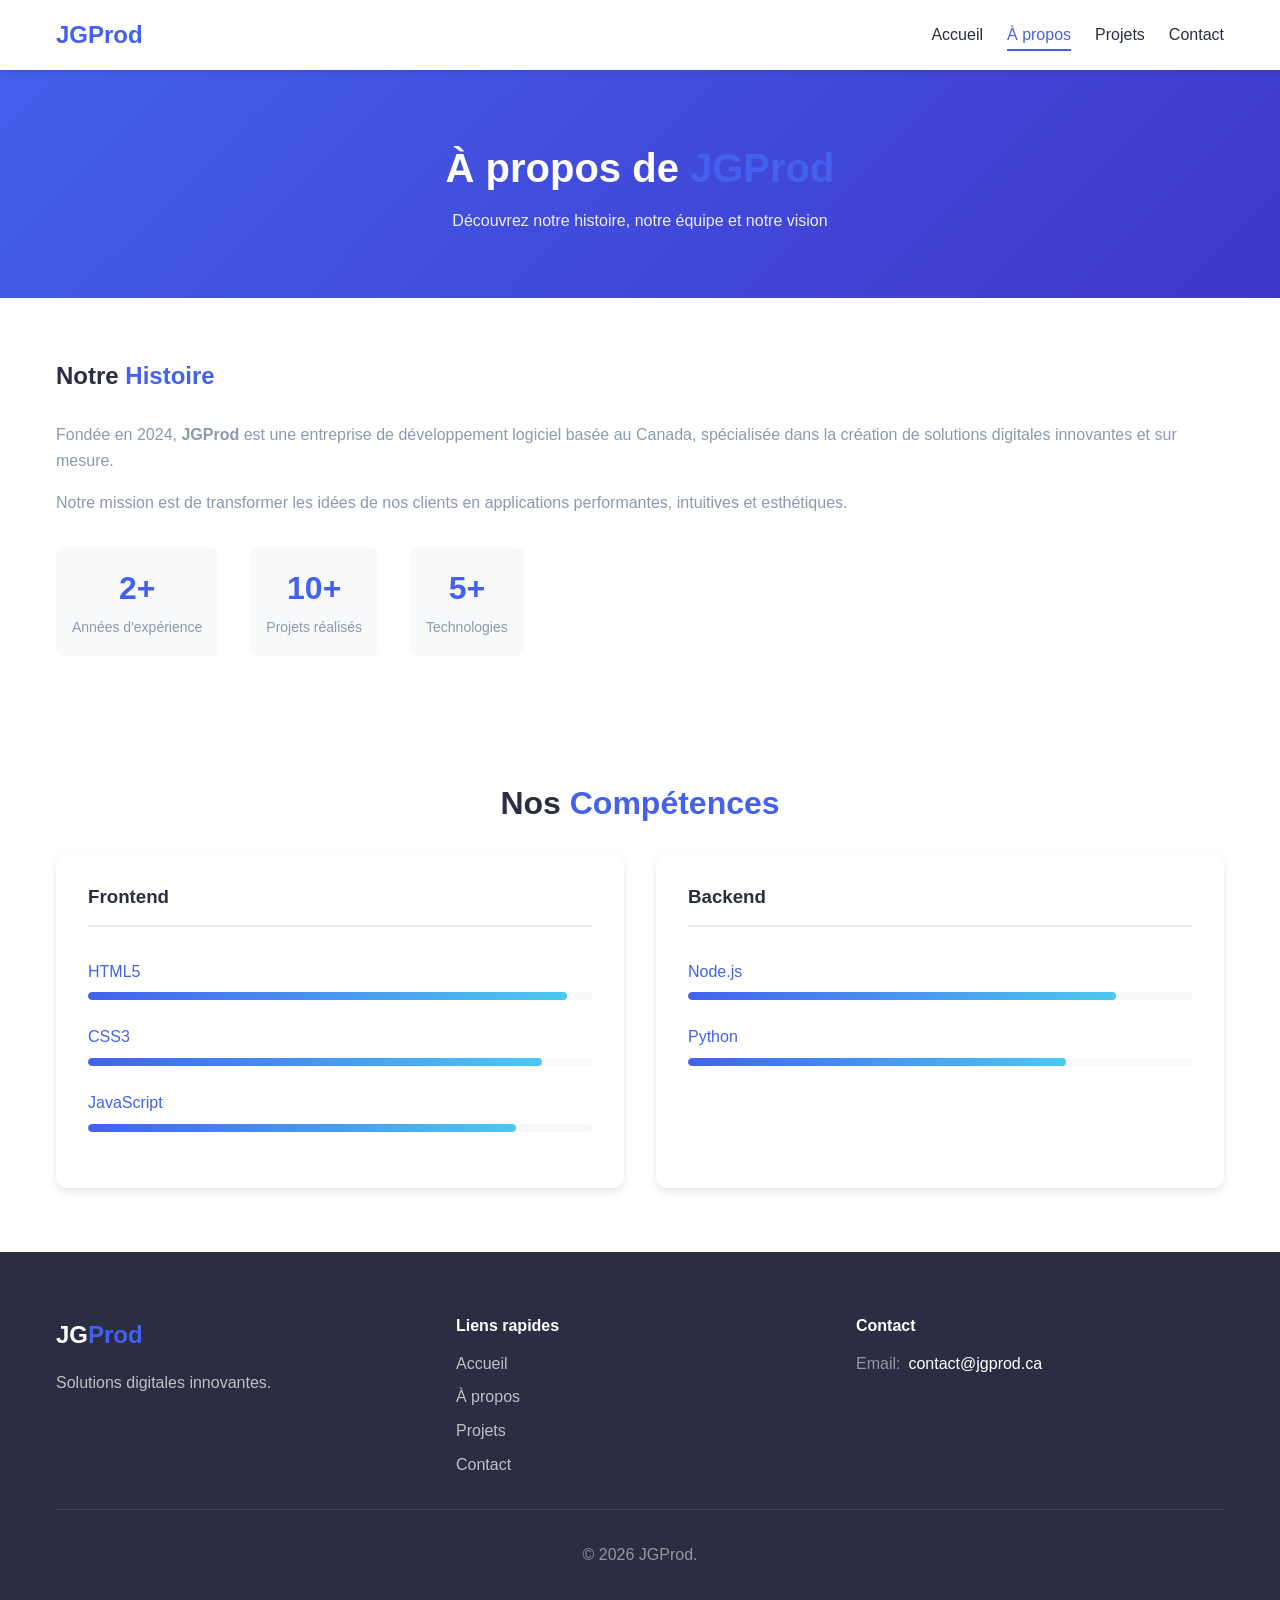
==== about.html @ e8ddaac0 "Site vitrine JGProd complet - HTML/CSS/JS + structure" ====
<!DOCTYPE html>
<html lang="fr">
<head>
    <meta charset="UTF-8">
    <meta name="viewport" content="width=device-width, initial-scale=1.0">
    <meta name="description" content="En savoir plus sur JGProd - Notre histoire, notre équipe et notre vision.">
    <title>À propos | JGProd</title>
    <link rel="stylesheet" href="assets/css/style.css">
    <link rel="icon" type="image/png" href="assets/images/favicon.png">
</head>
<body>
    <header class="header">
        <div class="container">
            <a href="index.html" class="logo"><span class="logo-text">JG<span>Prod</span></span></a>
            <nav class="nav">
                <ul class="nav-list">
                    <li><a href="index.html" class="nav-link">Accueil</a></li>
                    <li><a href="about.html" class="nav-link active">À propos</a></li>
                    <li><a href="projects.html" class="nav-link">Projets</a></li>
                    <li><a href="contact.html" class="nav-link">Contact</a></li>
                </ul>
                <button class="mobile-menu-btn" aria-label="Menu">
                    <span></span><span></span><span></span>
                </button>
            </nav>
        </div>
    </header>

    <section class="page-header">
        <div class="container">
            <h1>À propos de <span>JGProd</span></h1>
            <p>Découvrez notre histoire, notre équipe et notre vision</p>
        </div>
    </section>

    <section class="about">
        <div class="container">
            <div class="about-grid">
                <div class="about-content">
                    <h2>Notre <span>Histoire</span></h2>
                    <p>Fondée en 2024, <strong>JGProd</strong> est une entreprise de développement logiciel basée au Canada, spécialisée dans la création de solutions digitales innovantes et sur mesure.</p>
                    <p>Notre mission est de transformer les idées de nos clients en applications performantes, intuitives et esthétiques.</p>
                    <div class="about-stats">
                        <div class="stat-item">
                            <span class="stat-number">2+</span>
                            <span class="stat-label">Années d'expérience</span>
                        </div>
                        <div class="stat-item">
                            <span class="stat-number">10+</span>
                            <span class="stat-label">Projets réalisés</span>
                        </div>
                        <div class="stat-item">
                            <span class="stat-number">5+</span>
                            <span class="stat-label">Technologies</span>
                        </div>
                    </div>
                </div>
            </div>
        </div>
    </section>

    <section class="skills">
        <div class="container">
            <h2 class="section-title">Nos <span>Compétences</span></h2>
            <div class="skills-grid">
                <div class="skill-category">
                    <h3>Frontend</h3>
                    <div class="skill-items">
                        <div class="skill-item">
                            <span>HTML5</span>
                            <div class="skill-bar"><div class="skill-progress" style="width: 95%"></div></div>
                        </div>
                        <div class="skill-item">
                            <span>CSS3</span>
                            <div class="skill-bar"><div class="skill-progress" style="width: 90%"></div></div>
                        </div>
                        <div class="skill-item">
                            <span>JavaScript</span>
                            <div class="skill-bar"><div class="skill-progress" style="width: 85%"></div></div>
                        </div>
                    </div>
                </div>
                <div class="skill-category">
                    <h3>Backend</h3>
                    <div class="skill-items">
                        <div class="skill-item">
                            <span>Node.js</span>
                            <div class="skill-bar"><div class="skill-progress" style="width: 85%"></div></div>
                        </div>
                        <div class="skill-item">
                            <span>Python</span>
                            <div class="skill-bar"><div class="skill-progress" style="width: 75%"></div></div>
                        </div>
                    </div>
                </div>
            </div>
        </div>
    </section>

    <footer class="footer">
        <div class="container">
            <div class="footer-grid">
                <div class="footer-about">
                    <a href="index.html" class="logo"><span class="logo-text">JG<span>Prod</span></span></a>
                    <p>Solutions digitales innovantes.</p>
                </div>
                <div class="footer-links">
                    <h4>Liens rapides</h4>
                    <ul>
                        <li><a href="index.html">Accueil</a></li>
                        <li><a href="about.html">À propos</a></li>
                        <li><a href="projects.html">Projets</a></li>
                        <li><a href="contact.html">Contact</a></li>
                    </ul>
                </div>
                <div class="footer-contact">
                    <h4>Contact</h4>
                    <ul>
                        <li><span>Email:</span> contact@jgprod.ca</li>
                    </ul>
                </div>
            </div>
            <div class="footer-bottom">
                <p>&copy; 2026 JGProd.</p>
            </div>
        </div>
    </footer>

    <a href="#" class="back-to-top" aria-label="Retour en haut">
        <svg xmlns="http://www.w3.org/2000/svg" width="24" height="24" viewBox="0 0 24 24" fill="none" stroke="currentColor" stroke-width="2"><path d="M18 15l-6-6-6 6"/></svg>
    </a>
    <script src="assets/js/main.js"></script>
</body>
</html>
---- assets/css/style.css ----
/* ============================================
   JGProd Portfolio - Styles Principaux
   ============================================ */

:root {
    --primary-color: #4361ee;
    --primary-dark: #3a56d4;
    --secondary-color: #3f37c9;
    --accent-color: #4cc9f0;
    --text-color: #2b2d42;
    --text-light: #8d99ae;
    --bg-color: #ffffff;
    --bg-dark: #f8f9fa;
    --card-bg: #ffffff;
    --border-color: #e9ecef;
    --shadow: rgba(0, 0, 0, 0.1);
    --font-primary: "Poppins", sans-serif;
}

* { margin: 0; padding: 0; box-sizing: border-box; }

html { scroll-behavior: smooth; }

body {
    font-family: var(--font-primary);
    line-height: 1.6;
    color: var(--text-color);
    background-color: var(--bg-color);
}

h1, h2, h3, h4 { line-height: 1.2; margin-bottom: 1rem; font-weight: 600; }
p { margin-bottom: 1rem; color: var(--text-light); }
a { text-decoration: none; color: inherit; }
img { max-width: 100%; height: auto; display: block; }
ul, ol { list-style: none; }

.container {
    width: 100%;
    max-width: 1200px;
    margin: 0 auto;
    padding: 0 1rem;
}

span { color: var(--primary-color); }
.section-title { text-align: center; margin-bottom: 2rem; font-size: 2rem; }

/* Buttons */
.btn {
    display: inline-block;
    padding: 0.75rem 1.5rem;
    border-radius: 8px;
    font-weight: 500;
    text-align: center;
    cursor: pointer;
    transition: all 0.3s ease;
    border: none;
    font-size: 1rem;
}

.btn-primary {
    background-color: var(--primary-color);
    color: white;
}

.btn-primary:hover {
    background-color: var(--primary-dark);
    transform: translateY(-2px);
}

.btn-outline {
    background-color: transparent;
    color: var(--primary-color);
    border: 2px solid var(--primary-color);
}

.btn-outline:hover {
    background-color: var(--primary-color);
    color: white;
}

/* Header */
.header {
    position: fixed;
    top: 0; left: 0; right: 0;
    z-index: 1000;
    background-color: white;
    box-shadow: 0 2px 4px var(--shadow);
    transition: all 0.3s ease;
    padding: 1rem 0;
}

.header.scrolled { padding: 0.5rem 0; box-shadow: 0 4px 8px var(--shadow); }

.header .container { display: flex; justify-content: space-between; align-items: center; }

.logo { display: flex; align-items: center; gap: 0.5rem; text-decoration: none; }
.logo-text { font-size: 1.5rem; font-weight: 700; }
.logo-text span { color: var(--primary-color); }

.nav-list { display: flex; gap: 1.5rem; }
.nav-link { position: relative; padding: 0.5rem 0; font-weight: 500; }
.nav-link::after {
    content: "";
    position: absolute;
    bottom: 0; left: 0;
    width: 0; height: 2px;
    background-color: var(--primary-color);
    transition: width 0.3s ease;
}
.nav-link:hover::after, .nav-link.active::after { width: 100%; }
.nav-link:hover, .nav-link.active { color: var(--primary-color); }

.mobile-menu-btn {
    display: none; flex-direction: column; gap: 5px;
    background: none; border: none; cursor: pointer; padding: 0.5rem;
}
.mobile-menu-btn span {
    display: block; width: 25px; height: 2px;
    background-color: var(--text-color);
    transition: all 0.3s ease;
}

/* Hero Section */
.hero {
    padding: calc(80px + 4rem) 1rem 4rem;
    min-height: 100vh;
    display: flex; align-items: center;
}
.hero .container { max-width: 600px; }
.hero-title { font-size: 3rem; line-height: 1.1; margin-bottom: 1rem; }
.hero-title span { color: var(--primary-color); }
.hero-subtitle { font-size: 1.25rem; margin-bottom: 2rem; }
.hero-buttons { display: flex; gap: 1rem; }

/* Services */
.services { padding: 4rem 0; background-color: var(--bg-dark); }
.services-grid { display: grid; grid-template-columns: repeat(auto-fit, minmax(300px, 1fr)); gap: 2rem; }
.service-card {
    background-color: white; padding: 2rem;
    border-radius: 12px; text-align: center;
    box-shadow: 0 4px 8px var(--shadow);
    transition: all 0.3s ease;
}
.service-card:hover { transform: translateY(-5px); box-shadow: 0 8px 16px var(--shadow); }
.service-icon {
    width: 80px; height: 80px;
    background-color: var(--bg-dark);
    border-radius: 50%; display: flex;
    align-items: center; justify-content: center;
    margin: 0 auto 1rem;
}
.service-icon svg { width: 40px; height: 40px; color: var(--primary-color); }
.service-card h3 { margin-bottom: 1rem; }

/* CTA */
.cta {
    padding: 4rem 0;
    background: linear-gradient(135deg, var(--primary-color), var(--secondary-color));
    color: white; text-align: center;
}
.cta h2 { color: white; font-size: 2rem; margin-bottom: 1rem; }
.cta p { color: rgba(255, 255, 255, 0.9); margin-bottom: 2rem; max-width: 600px; margin-left: auto; margin-right: auto; }
.cta .btn-primary { background-color: white; color: var(--primary-color); }
.cta .btn-primary:hover { background-color: var(--bg-dark); }

/* Footer */
.footer { background-color: var(--text-color); color: white; padding: 4rem 0 2rem; }
.footer-grid { display: grid; grid-template-columns: repeat(auto-fit, minmax(250px, 1fr)); gap: 2rem; margin-bottom: 2rem; }
.footer-about .logo-text { color: white; }
.footer-about .logo-text span { color: var(--primary-color); }
.footer-about p { color: rgba(255, 255, 255, 0.7); margin-top: 1rem; }
.social-links { display: flex; gap: 1rem; margin-top: 1rem; }
.social-links a { color: white; font-size: 1.5rem; }
.social-links a:hover { color: var(--primary-color); }
.footer-links h4, .footer-contact h4 { color: white; margin-bottom: 1rem; }
.footer-links ul, .footer-contact ul { display: flex; flex-direction: column; gap: 0.5rem; }
.footer-links a, .footer-contact a { color: rgba(255, 255, 255, 0.7); }
.footer-links a:hover, .footer-contact a:hover { color: var(--primary-color); }
.footer-contact li { display: flex; gap: 0.5rem; }
.footer-contact span { color: rgba(255, 255, 255, 0.5); }
.footer-bottom { text-align: center; padding-top: 2rem; border-top: 1px solid rgba(255, 255, 255, 0.1); }
.footer-bottom p { color: rgba(255, 255, 255, 0.5); margin-bottom: 0.5rem; }
.footer-bottom a { color: var(--primary-color); }

/* Back to Top */
.back-to-top {
    position: fixed; bottom: 30px; right: 30px;
    width: 50px; height: 50px;
    background-color: var(--primary-color);
    color: white; border-radius: 50%;
    display: flex; align-items: center; justify-content: center;
    cursor: pointer; opacity: 0; visibility: hidden;
    transition: all 0.3s ease; z-index: 1000;
    box-shadow: 0 4px 8px var(--shadow);
}
.back-to-top.visible { opacity: 1; visibility: visible; }
.back-to-top:hover { background-color: var(--primary-dark); transform: translateY(-3px); }
.back-to-top svg { width: 24px; height: 24px; }

/* Page Header */
.page-header {
    padding: calc(80px + 4rem) 1rem 4rem;
    background: linear-gradient(135deg, var(--primary-color), var(--secondary-color));
    color: white; text-align: center;
}
.page-header h1 { color: white; font-size: 2.5rem; }
.page-header p { color: rgba(255, 255, 255, 0.9); max-width: 600px; margin: 0 auto; }

/* About */
.about { padding: 4rem 0; }
.about-grid { display: grid; grid-template-columns: 1fr; gap: 2rem; align-items: center; }
.about-content h2 { margin-bottom: 2rem; }
.about-stats { display: flex; gap: 2rem; margin-top: 2rem; }
.stat-item { text-align: center; padding: 1rem; background-color: var(--bg-dark); border-radius: 8px; }
.stat-number { display: block; font-size: 2rem; font-weight: 700; color: var(--primary-color); }
.stat-label { font-size: 0.875rem; color: var(--text-light); }

/* Skills */
.skills { padding: 4rem 0; }
.skills-grid { display: grid; grid-template-columns: repeat(auto-fit, minmax(300px, 1fr)); gap: 2rem; }
.skill-category { background-color: white; padding: 2rem; border-radius: 12px; box-shadow: 0 4px 8px var(--shadow); }
.skill-category h3 { margin-bottom: 2rem; padding-bottom: 1rem; border-bottom: 2px solid var(--border-color); }
.skill-item { margin-bottom: 1.5rem; }
.skill-item span { display: block; margin-bottom: 0.5rem; font-weight: 500; }
.skill-bar { height: 8px; background-color: var(--bg-dark); border-radius: 4px; overflow: hidden; }
.skill-progress { height: 100%; background: linear-gradient(90deg, var(--primary-color), var(--accent-color)); border-radius: 4px; }

/* Projects */
.projects-page { padding: 4rem 0; }
.projects-grid { display: grid; grid-template-columns: repeat(auto-fit, minmax(350px, 1fr)); gap: 2rem; }
.project-card { background-color: white; border-radius: 12px; overflow: hidden; box-shadow: 0 4px 8px var(--shadow); }
.project-image { position: relative; overflow: hidden; }
.project-image div { height: 200px; background: #f0f0f0; display: flex; align-items: center; justify-content: center; }
.project-img { width: 100%; height: 200px; object-fit: cover; transition: transform 0.5s ease; }
.project-card:hover .project-img { transform: scale(1.05); }
.project-info { padding: 1.5rem; }
.project-info h3 { margin-bottom: 0.5rem; }
.project-info p { color: var(--text-light); margin-bottom: 1rem; font-size: 0.875rem; }
.project-meta { display: flex; justify-content: space-between; align-items: center; font-size: 0.875rem; }
.project-date { color: var(--text-light); }
.project-tech { display: flex; gap: 0.5rem; }
.project-tech span { background-color: var(--bg-dark); padding: 0.25rem 0.75rem; border-radius: 20px; font-size: 0.75rem; color: var(--text-light); }

/* Contact */
.contact { padding: 4rem 0; }
.contact-grid { display: grid; grid-template-columns: 1fr 1fr; gap: 2rem; }
.contact-info h2, .contact-form h2 { margin-bottom: 2rem; }
.contact-items { display: flex; flex-direction: column; gap: 1.5rem; }
.contact-item { display: flex; gap: 1rem; padding: 1rem; background-color: var(--bg-dark); border-radius: 8px; }
.contact-icon { width: 50px; height: 50px; background-color: var(--primary-color); border-radius: 50%; display: flex; align-items: center; justify-content: center; flex-shrink: 0; }
.contact-icon svg { width: 24px; height: 24px; color: white; }
.contact-content h3 { margin-bottom: 0.25rem; font-size: 1.125rem; }
.contact-content p { color: var(--text-light); font-size: 0.875rem; }

.form { display: flex; flex-direction: column; gap: 1rem; }
.form-group { display: flex; flex-direction: column; gap: 0.5rem; }
.form-group label { font-weight: 500; }
.form-group input, .form-group textarea {
    padding: 0.75rem 1rem; border: 2px solid var(--border-color);
    border-radius: 8px; font-family: inherit; font-size: 1rem;
    transition: border-color 0.3s ease;
}
.form-group input:focus, .form-group textarea:focus { outline: none; border-color: var(--primary-color); }
.form-group textarea { resize: vertical; min-height: 120px; }
.form-message { margin-top: 1rem; padding: 0.75rem 1rem; border-radius: 8px; text-align: center; display: none; }
.form-message.success { background-color: rgba(75, 181, 67, 0.1); color: #4bb543; display: block; }
.form-message.error { background-color: rgba(249, 65, 68, 0.1); color: #f94144; display: block; }

/* Responsive */
@media (max-width: 1024px) {
    .hero .container { text-align: center; }
    .hero-buttons { justify-content: center; }
    .contact-grid { grid-template-columns: 1fr; }
}

@media (max-width: 768px) {
    :root { --font-size-hero: 2.5rem; }
    .nav-list {
        position: fixed; top: 80px; left: 0; right: 0;
        background-color: white; flex-direction: column;
        align-items: center; padding: 2rem 0; gap: 1rem;
        transform: translateX(100%); transition: transform 0.3s ease;
        box-shadow: 0 4px 8px var(--shadow); z-index: 999;
    }
    .nav-list.active { transform: translateX(0); }
    .mobile-menu-btn { display: flex; }
    .mobile-menu-btn.active span:nth-child(1) { transform: rotate(45deg) translate(5px, 5px); }
    .mobile-menu-btn.active span:nth-child(2) { opacity: 0; }
    .mobile-menu-btn.active span:nth-child(3) { transform: rotate(-45deg) translate(5px, -5px); }
    .hero { padding-top: calc(80px + 2rem); }
    .hero-title { font-size: 2rem; }
    .about-stats { flex-direction: column; gap: 1rem; }
    .footer-grid { grid-template-columns: 1fr 1fr; }
}

@media (max-width: 480px) {
    .hero-buttons { flex-direction: column; align-items: center; }
    .btn { width: 100%; max-width: 300px; }
    .cta h2 { font-size: 1.5rem; }
    .footer-grid { grid-template-columns: 1fr; }
    .footer-about p { margin-top: 1rem; }
}
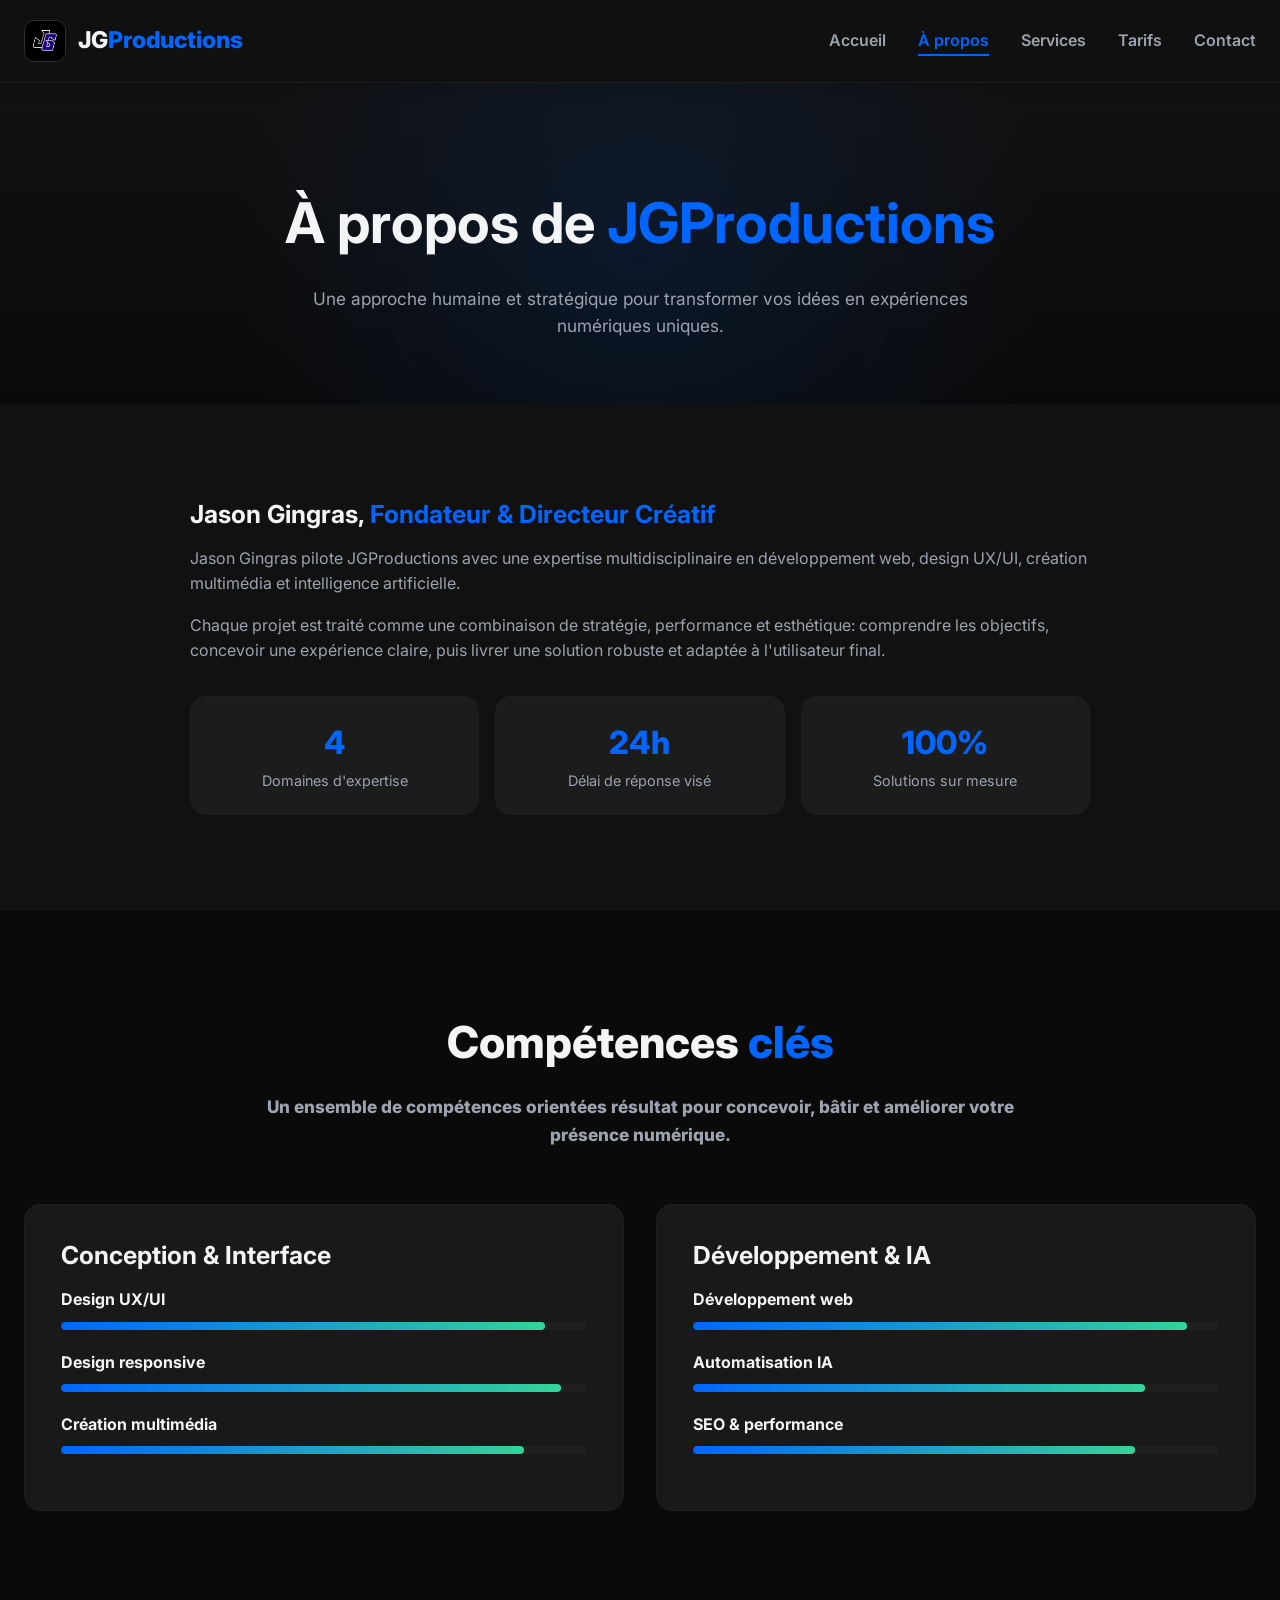
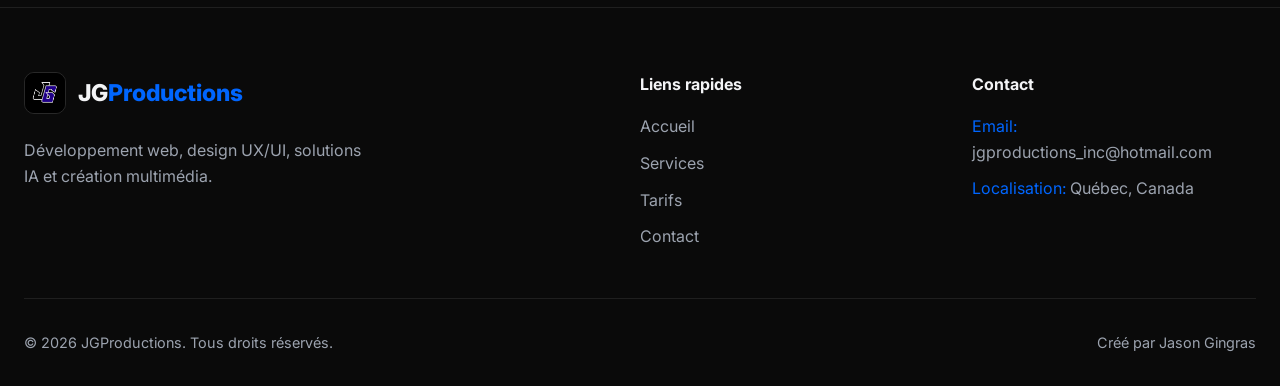
==== commit b1818e18: "Adapt portfolio for JGProductions" ====
--- a/about.html
+++ b/about.html
@@ -3,125 +3,124 @@
 <head>
     <meta charset="UTF-8">
     <meta name="viewport" content="width=device-width, initial-scale=1.0">
-    <meta name="description" content="En savoir plus sur JGProd - Notre histoire, notre équipe et notre vision.">
-    <title>À propos | JGProd</title>
+    <meta name="description" content="À propos de Jason Gingras et JGProductions, studio de développement web, design UX/UI et solutions IA au Québec.">
+    <title>À propos | Jason Gingras - JGProductions</title>
     <link rel="stylesheet" href="assets/css/style.css">
     <link rel="icon" type="image/png" href="assets/images/favicon.png">
+    <link rel="preconnect" href="https://fonts.googleapis.com">
+    <link rel="preconnect" href="https://fonts.gstatic.com" crossorigin>
+    <link href="https://fonts.googleapis.com/css2?family=Inter:wght@300;400;500;600;700;800&display=swap" rel="stylesheet">
 </head>
 <body>
     <header class="header">
         <div class="container">
-            <a href="index.html" class="logo"><span class="logo-text">JG<span>Prod</span></span></a>
-            <nav class="nav">
+            <a href="index.html" class="logo">
+                <img class="logo-mark" src="assets/images/favicon.png" alt="">
+                <span class="logo-text">JG<span>Productions</span></span>
+            </a>
+            <nav class="nav" aria-label="Navigation principale">
                 <ul class="nav-list">
                     <li><a href="index.html" class="nav-link">Accueil</a></li>
                     <li><a href="about.html" class="nav-link active">À propos</a></li>
-                    <li><a href="projects.html" class="nav-link">Projets</a></li>
+                    <li><a href="index.html#services" class="nav-link">Services</a></li>
+                    <li><a href="projects.html" class="nav-link">Tarifs</a></li>
                     <li><a href="contact.html" class="nav-link">Contact</a></li>
                 </ul>
-                <button class="mobile-menu-btn" aria-label="Menu">
+                <button class="mobile-menu-btn" aria-label="Menu" aria-expanded="false">
                     <span></span><span></span><span></span>
                 </button>
             </nav>
         </div>
     </header>
 
-    <section class="page-header">
-        <div class="container">
-            <h1>À propos de <span>JGProd</span></h1>
-            <p>Découvrez notre histoire, notre équipe et notre vision</p>
-        </div>
-    </section>
+    <main>
+        <section class="page-header">
+            <div class="container">
+                <h1>À propos de <span>JGProductions</span></h1>
+                <p>Une approche humaine et stratégique pour transformer vos idées en expériences numériques uniques.</p>
+            </div>
+        </section>
 
-    <section class="about">
-        <div class="container">
-            <div class="about-grid">
-                <div class="about-content">
-                    <h2>Notre <span>Histoire</span></h2>
-                    <p>Fondée en 2024, <strong>JGProd</strong> est une entreprise de développement logiciel basée au Canada, spécialisée dans la création de solutions digitales innovantes et sur mesure.</p>
-                    <p>Notre mission est de transformer les idées de nos clients en applications performantes, intuitives et esthétiques.</p>
-                    <div class="about-stats">
-                        <div class="stat-item">
-                            <span class="stat-number">2+</span>
-                            <span class="stat-label">Années d'expérience</span>
-                        </div>
-                        <div class="stat-item">
-                            <span class="stat-number">10+</span>
-                            <span class="stat-label">Projets réalisés</span>
-                        </div>
-                        <div class="stat-item">
-                            <span class="stat-number">5+</span>
-                            <span class="stat-label">Technologies</span>
+        <section class="about">
+            <div class="container">
+                <div class="about-grid">
+                    <div class="about-content">
+                        <h2>Jason Gingras, <span>Fondateur & Directeur Créatif</span></h2>
+                        <p>Jason Gingras pilote JGProductions avec une expertise multidisciplinaire en développement web, design UX/UI, création multimédia et intelligence artificielle.</p>
+                        <p>Chaque projet est traité comme une combinaison de stratégie, performance et esthétique: comprendre les objectifs, concevoir une expérience claire, puis livrer une solution robuste et adaptée à l'utilisateur final.</p>
+                        <div class="about-stats">
+                            <div class="stat-item">
+                                <span class="stat-number">4</span>
+                                <span class="stat-label">Domaines d'expertise</span>
+                            </div>
+                            <div class="stat-item">
+                                <span class="stat-number">24h</span>
+                                <span class="stat-label">Délai de réponse visé</span>
+                            </div>
+                            <div class="stat-item">
+                                <span class="stat-number">100%</span>
+                                <span class="stat-label">Solutions sur mesure</span>
+                            </div>
                         </div>
                     </div>
                 </div>
             </div>
-        </div>
-    </section>
+        </section>
 
-    <section class="skills">
-        <div class="container">
-            <h2 class="section-title">Nos <span>Compétences</span></h2>
-            <div class="skills-grid">
-                <div class="skill-category">
-                    <h3>Frontend</h3>
-                    <div class="skill-items">
-                        <div class="skill-item">
-                            <span>HTML5</span>
-                            <div class="skill-bar"><div class="skill-progress" style="width: 95%"></div></div>
-                        </div>
-                        <div class="skill-item">
-                            <span>CSS3</span>
-                            <div class="skill-bar"><div class="skill-progress" style="width: 90%"></div></div>
-                        </div>
-                        <div class="skill-item">
-                            <span>JavaScript</span>
-                            <div class="skill-bar"><div class="skill-progress" style="width: 85%"></div></div>
-                        </div>
-                    </div>
+        <section class="skills">
+            <div class="container">
+                <div class="section-title">
+                    <h2>Compétences <span>clés</span></h2>
+                    <p>Un ensemble de compétences orientées résultat pour concevoir, bâtir et améliorer votre présence numérique.</p>
                 </div>
-                <div class="skill-category">
-                    <h3>Backend</h3>
-                    <div class="skill-items">
-                        <div class="skill-item">
-                            <span>Node.js</span>
-                            <div class="skill-bar"><div class="skill-progress" style="width: 85%"></div></div>
-                        </div>
-                        <div class="skill-item">
-                            <span>Python</span>
-                            <div class="skill-bar"><div class="skill-progress" style="width: 75%"></div></div>
-                        </div>
-                    </div>
+                <div class="skills-grid">
+                    <article class="skill-category">
+                        <h3>Conception & Interface</h3>
+                        <div class="skill-item"><span>Design UX/UI</span><div class="skill-bar"><div class="skill-progress" style="width: 92%"></div></div></div>
+                        <div class="skill-item"><span>Design responsive</span><div class="skill-bar"><div class="skill-progress" style="width: 95%"></div></div></div>
+                        <div class="skill-item"><span>Création multimédia</span><div class="skill-bar"><div class="skill-progress" style="width: 88%"></div></div></div>
+                    </article>
+                    <article class="skill-category">
+                        <h3>Développement & IA</h3>
+                        <div class="skill-item"><span>Développement web</span><div class="skill-bar"><div class="skill-progress" style="width: 94%"></div></div></div>
+                        <div class="skill-item"><span>Automatisation IA</span><div class="skill-bar"><div class="skill-progress" style="width: 86%"></div></div></div>
+                        <div class="skill-item"><span>SEO & performance</span><div class="skill-bar"><div class="skill-progress" style="width: 84%"></div></div></div>
+                    </article>
                 </div>
             </div>
-        </div>
-    </section>
+        </section>
+    </main>
 
     <footer class="footer">
         <div class="container">
             <div class="footer-grid">
                 <div class="footer-about">
-                    <a href="index.html" class="logo"><span class="logo-text">JG<span>Prod</span></span></a>
-                    <p>Solutions digitales innovantes.</p>
+                    <a href="index.html" class="logo">
+                        <img class="logo-mark" src="assets/images/favicon.png" alt="">
+                        <span class="logo-text">JG<span>Productions</span></span>
+                    </a>
+                    <p>Développement web, design UX/UI, solutions IA et création multimédia.</p>
                 </div>
                 <div class="footer-links">
                     <h4>Liens rapides</h4>
                     <ul>
                         <li><a href="index.html">Accueil</a></li>
-                        <li><a href="about.html">À propos</a></li>
-                        <li><a href="projects.html">Projets</a></li>
+                        <li><a href="index.html#services">Services</a></li>
+                        <li><a href="projects.html">Tarifs</a></li>
                         <li><a href="contact.html">Contact</a></li>
                     </ul>
                 </div>
                 <div class="footer-contact">
                     <h4>Contact</h4>
                     <ul>
-                        <li><span>Email:</span> contact@jgprod.ca</li>
+                        <li><span>Email:</span> jgproductions_inc@hotmail.com</li>
+                        <li><span>Localisation:</span> Québec, Canada</li>
                     </ul>
                 </div>
             </div>
             <div class="footer-bottom">
-                <p>&copy; 2026 JGProd.</p>
+                <p>&copy; 2026 JGProductions. Tous droits réservés.</p>
+                <p>Créé par Jason Gingras</p>
             </div>
         </div>
     </footer>
--- a/assets/css/style.css
+++ b/assets/css/style.css
@@ -1,302 +1,905 @@
-/* ============================================
-   JGProd Portfolio - Styles Principaux
-   ============================================ */
+/* JGProductions Portfolio */
 
 :root {
-    --primary-color: #4361ee;
-    --primary-dark: #3a56d4;
-    --secondary-color: #3f37c9;
-    --accent-color: #4cc9f0;
-    --text-color: #2b2d42;
-    --text-light: #8d99ae;
-    --bg-color: #ffffff;
-    --bg-dark: #f8f9fa;
-    --card-bg: #ffffff;
-    --border-color: #e9ecef;
-    --shadow: rgba(0, 0, 0, 0.1);
-    --font-primary: "Poppins", sans-serif;
-}
-
-* { margin: 0; padding: 0; box-sizing: border-box; }
-
-html { scroll-behavior: smooth; }
+    --primary: #0066ff;
+    --primary-hover: #0055dd;
+    --primary-light: rgba(0, 102, 255, 0.12);
+    --bg-dark: #111111;
+    --bg-darker: #0a0a0a;
+    --bg-card: rgba(39, 39, 42, 0.52);
+    --text-light: #f3f4f6;
+    --text-gray: #9ca3af;
+    --border-dark: #1f1f1f;
+    --shadow-light: 0 4px 14px rgba(0, 0, 0, 0.16);
+    --shadow-dark: 0 18px 35px rgba(0, 0, 0, 0.28);
+    --shadow-primary: 0 16px 36px rgba(0, 102, 255, 0.2);
+    --radius: 1rem;
+    --radius-sm: 0.5rem;
+    --font-primary: "Inter", sans-serif;
+    --transition: all 0.3s ease-in-out;
+}
+
+* {
+    box-sizing: border-box;
+    margin: 0;
+    padding: 0;
+}
+
+html {
+    scroll-behavior: smooth;
+}
 
 body {
+    background: var(--bg-dark);
+    color: var(--text-light);
     font-family: var(--font-primary);
     line-height: 1.6;
-    color: var(--text-color);
-    background-color: var(--bg-color);
-}
-
-h1, h2, h3, h4 { line-height: 1.2; margin-bottom: 1rem; font-weight: 600; }
-p { margin-bottom: 1rem; color: var(--text-light); }
-a { text-decoration: none; color: inherit; }
-img { max-width: 100%; height: auto; display: block; }
-ul, ol { list-style: none; }
+    -webkit-font-smoothing: antialiased;
+    text-rendering: optimizeLegibility;
+}
+
+a {
+    color: inherit;
+    text-decoration: none;
+}
+
+img,
+svg {
+    display: block;
+}
+
+ul {
+    list-style: none;
+}
+
+p {
+    color: var(--text-gray);
+}
+
+span {
+    color: var(--primary);
+}
+
+a:focus-visible,
+button:focus-visible,
+input:focus-visible,
+textarea:focus-visible {
+    outline: 2px solid var(--primary);
+    outline-offset: 3px;
+}
 
 .container {
     width: 100%;
-    max-width: 1200px;
+    max-width: 1280px;
     margin: 0 auto;
-    padding: 0 1rem;
-}
-
-span { color: var(--primary-color); }
-.section-title { text-align: center; margin-bottom: 2rem; font-size: 2rem; }
-
-/* Buttons */
+    padding: 0 1.5rem;
+}
+
+.skip-link {
+    position: absolute;
+    top: -44px;
+    left: 0;
+    z-index: 10000;
+    padding: 0.5rem 0.75rem;
+    border-radius: 0 0 4px 0;
+    background: var(--primary);
+    color: #fff;
+}
+
+.skip-link:focus {
+    top: 0;
+}
+
+.header {
+    position: sticky;
+    top: 0;
+    z-index: 1000;
+    border-bottom: 1px solid var(--border-dark);
+    background: rgba(17, 17, 17, 0.86);
+    backdrop-filter: blur(12px);
+    box-shadow: var(--shadow-light);
+}
+
+.header.scrolled {
+    background: rgba(10, 10, 10, 0.94);
+}
+
+.header .container {
+    display: flex;
+    align-items: center;
+    justify-content: space-between;
+    min-height: 82px;
+}
+
+.logo {
+    display: inline-flex;
+    align-items: center;
+    gap: 0.75rem;
+    font-weight: 800;
+}
+
+.logo-mark {
+    width: 42px;
+    height: 42px;
+    border: 1px solid rgba(255, 255, 255, 0.12);
+    border-radius: 10px;
+    object-fit: cover;
+}
+
+.logo-text {
+    color: var(--text-light);
+    font-size: 1.45rem;
+    letter-spacing: 0;
+}
+
+.nav-list {
+    display: flex;
+    align-items: center;
+    gap: 2rem;
+}
+
+.nav-link {
+    position: relative;
+    color: var(--text-gray);
+    font-weight: 600;
+    transition: var(--transition);
+}
+
+.nav-link::after {
+    position: absolute;
+    bottom: -6px;
+    left: 0;
+    width: 0;
+    height: 2px;
+    background: var(--primary);
+    content: "";
+    transition: width 0.3s ease;
+}
+
+.nav-link:hover,
+.nav-link.active {
+    color: var(--primary);
+}
+
+.nav-link:hover::after,
+.nav-link.active::after {
+    width: 100%;
+}
+
+.mobile-menu-btn {
+    display: none;
+    width: 42px;
+    height: 42px;
+    align-items: center;
+    justify-content: center;
+    flex-direction: column;
+    gap: 5px;
+    border: 0;
+    border-radius: var(--radius-sm);
+    background: transparent;
+    cursor: pointer;
+}
+
+.mobile-menu-btn span {
+    width: 22px;
+    height: 2px;
+    border-radius: 999px;
+    background: var(--text-light);
+    transition: var(--transition);
+}
+
+.hero {
+    position: relative;
+    overflow: hidden;
+    padding: 7rem 0;
+    background: linear-gradient(180deg, var(--bg-dark) 0%, var(--bg-darker) 100%);
+    text-align: center;
+}
+
+.hero::before {
+    position: absolute;
+    inset: 0;
+    background: radial-gradient(circle at center, var(--primary-light) 0%, transparent 68%);
+    content: "";
+}
+
+.hero-content {
+    position: relative;
+    z-index: 1;
+    max-width: 840px;
+    margin: 0 auto;
+}
+
+.hero-logo {
+    width: 116px;
+    height: 116px;
+    margin: 0 auto 1.5rem;
+    border: 1px solid rgba(255, 255, 255, 0.12);
+    border-radius: 24px;
+    box-shadow: var(--shadow-primary);
+}
+
+.hero-title {
+    margin-bottom: 0.75rem;
+    font-size: clamp(2.75rem, 6vw, 4.5rem);
+    font-weight: 800;
+    line-height: 1.15;
+}
+
+.hero-kicker {
+    margin-bottom: 1.5rem;
+    color: var(--primary);
+    font-size: clamp(1.45rem, 3vw, 2.25rem);
+    font-weight: 700;
+}
+
+.hero-subtitle {
+    max-width: 720px;
+    margin: 0 auto 2rem;
+    font-size: 1.08rem;
+}
+
+.hero-buttons {
+    display: flex;
+    justify-content: center;
+    flex-wrap: wrap;
+    gap: 1rem;
+}
+
+.section,
+.services,
+.pricing,
+.contact,
+.about,
+.skills,
+.projects-page {
+    padding: 6rem 0;
+}
+
+.bg-darker,
+.services,
+.contact,
+.skills {
+    background: var(--bg-darker);
+}
+
+.section-title {
+    max-width: 760px;
+    margin: 0 auto 3.5rem;
+    text-align: center;
+}
+
+.section-title h2,
+.section-title {
+    color: var(--text-light);
+    font-size: clamp(2.1rem, 4vw, 2.75rem);
+    font-weight: 800;
+}
+
+.section-title p {
+    margin-top: 1rem;
+    font-size: 1.08rem;
+}
+
+.services-grid,
+.pricing-grid,
+.skills-grid,
+.projects-grid {
+    display: grid;
+    grid-template-columns: repeat(auto-fit, minmax(280px, 1fr));
+    gap: 2rem;
+}
+
+.service-card,
+.pricing-card,
+.skill-category,
+.project-card,
+.contact-item,
+.contact-form,
+.stat-item {
+    border: 1px solid var(--border-dark);
+    border-radius: var(--radius);
+    background: var(--bg-card);
+}
+
+.service-card,
+.skill-category,
+.project-info {
+    padding: 2.25rem;
+}
+
+.service-card,
+.pricing-card,
+.project-card {
+    transition: var(--transition);
+}
+
+.service-card:hover,
+.pricing-card:hover,
+.project-card:hover {
+    border-color: var(--primary);
+    transform: translateY(-8px);
+    box-shadow: var(--shadow-dark);
+}
+
+.service-icon {
+    width: 2.75rem;
+    height: 2.75rem;
+    margin-bottom: 1.5rem;
+    color: var(--primary);
+}
+
+.service-card h3,
+.pricing-card h3,
+.contact-info h2,
+.contact-form h2,
+.about-content h2,
+.skill-category h3,
+.project-info h3 {
+    margin-bottom: 1rem;
+    color: var(--text-light);
+    font-size: 1.55rem;
+    line-height: 1.2;
+}
+
+.pricing-grid {
+    max-width: 1120px;
+    margin: 0 auto;
+}
+
+.pricing-card {
+    position: relative;
+    display: flex;
+    flex-direction: column;
+    padding: 2.5rem;
+}
+
+.pricing-card.popular {
+    border: 2px solid var(--primary);
+    box-shadow: var(--shadow-primary);
+}
+
+.popular-badge {
+    position: absolute;
+    top: -1rem;
+    left: 50%;
+    transform: translateX(-50%);
+    padding: 0.35rem 1.2rem;
+    border-radius: 999px;
+    background: var(--primary);
+    color: #fff;
+    font-size: 0.88rem;
+    font-weight: 700;
+}
+
+.price {
+    margin: 1.5rem 0;
+    color: var(--text-light);
+    font-size: 2.65rem;
+    font-weight: 800;
+}
+
+.price span {
+    color: var(--text-gray);
+    font-size: 1rem;
+    font-weight: 500;
+}
+
+.pricing-features {
+    flex: 1;
+    margin-bottom: 2rem;
+}
+
+.feature-item {
+    display: flex;
+    align-items: flex-start;
+    gap: 0.75rem;
+    margin-bottom: 1rem;
+    color: var(--text-gray);
+}
+
+.feature-icon {
+    width: 1.25rem;
+    height: 1.25rem;
+    margin-top: 0.2rem;
+    flex: 0 0 auto;
+    color: var(--primary);
+}
+
 .btn {
-    display: inline-block;
-    padding: 0.75rem 1.5rem;
-    border-radius: 8px;
-    font-weight: 500;
+    display: inline-flex;
+    align-items: center;
+    justify-content: center;
+    min-height: 48px;
+    padding: 0.8rem 1.55rem;
+    border: 0;
+    border-radius: var(--radius-sm);
+    cursor: pointer;
+    font: inherit;
+    font-weight: 700;
+    transition: var(--transition);
+}
+
+.btn-primary {
+    background: var(--primary);
+    color: #fff;
+}
+
+.btn-primary:hover {
+    background: var(--primary-hover);
+    transform: translateY(-2px);
+}
+
+.btn-outline,
+.btn-secondary {
+    background: var(--border-dark);
+    color: var(--text-light);
+}
+
+.btn-outline:hover,
+.btn-secondary:hover {
+    background: var(--primary);
+    color: #fff;
+    transform: translateY(-2px);
+}
+
+.cta {
+    padding: 5rem 0;
+    background: var(--bg-darker);
     text-align: center;
-    cursor: pointer;
-    transition: all 0.3s ease;
-    border: none;
-    font-size: 1rem;
-}
-
-.btn-primary {
-    background-color: var(--primary-color);
-    color: white;
-}
-
-.btn-primary:hover {
-    background-color: var(--primary-dark);
-    transform: translateY(-2px);
-}
-
-.btn-outline {
-    background-color: transparent;
-    color: var(--primary-color);
-    border: 2px solid var(--primary-color);
-}
-
-.btn-outline:hover {
-    background-color: var(--primary-color);
-    color: white;
-}
-
-/* Header */
-.header {
+}
+
+.cta h2 {
+    margin-bottom: 1rem;
+    font-size: clamp(2rem, 4vw, 2.75rem);
+}
+
+.cta p {
+    max-width: 620px;
+    margin: 0 auto 2rem;
+}
+
+.page-header {
+    position: relative;
+    overflow: hidden;
+    padding: 6rem 0 4rem;
+    background: linear-gradient(180deg, var(--bg-dark), var(--bg-darker));
+    text-align: center;
+}
+
+.page-header::before {
+    position: absolute;
+    inset: 0;
+    background: radial-gradient(circle at center, var(--primary-light), transparent 62%);
+    content: "";
+}
+
+.page-header .container {
+    position: relative;
+    z-index: 1;
+}
+
+.page-header h1 {
+    margin-bottom: 1rem;
+    font-size: clamp(2.3rem, 5vw, 3.5rem);
+}
+
+.page-header p {
+    max-width: 720px;
+    margin: 0 auto;
+    font-size: 1.08rem;
+}
+
+.about-grid {
+    display: grid;
+    grid-template-columns: 1fr;
+    gap: 2rem;
+}
+
+.about-content {
+    max-width: 900px;
+    margin: 0 auto;
+}
+
+.about-content p + p {
+    margin-top: 1rem;
+}
+
+.about-stats {
+    display: grid;
+    grid-template-columns: repeat(3, 1fr);
+    gap: 1rem;
+    margin-top: 2rem;
+}
+
+.stat-item {
+    padding: 1.25rem;
+    text-align: center;
+}
+
+.stat-number {
+    display: block;
+    font-size: 2rem;
+    font-weight: 800;
+}
+
+.stat-label {
+    color: var(--text-gray);
+    font-size: 0.9rem;
+}
+
+.skill-item {
+    margin-bottom: 1.25rem;
+}
+
+.skill-item span {
+    display: block;
+    margin-bottom: 0.55rem;
+    color: var(--text-light);
+    font-weight: 700;
+}
+
+.skill-bar {
+    height: 8px;
+    overflow: hidden;
+    border-radius: 999px;
+    background: var(--border-dark);
+}
+
+.skill-progress {
+    height: 100%;
+    border-radius: inherit;
+    background: linear-gradient(90deg, var(--primary), #34d399);
+}
+
+.project-card {
+    overflow: hidden;
+}
+
+.project-image div {
+    min-height: 210px;
+    display: flex;
+    align-items: center;
+    justify-content: center;
+    background: linear-gradient(135deg, rgba(0, 102, 255, 0.2), rgba(52, 211, 153, 0.12));
+}
+
+.project-meta,
+.project-tech {
+    display: flex;
+    align-items: center;
+    gap: 0.6rem;
+    flex-wrap: wrap;
+}
+
+.project-meta {
+    justify-content: space-between;
+    margin-top: 1rem;
+}
+
+.project-date,
+.project-tech span {
+    color: var(--text-gray);
+    font-size: 0.86rem;
+}
+
+.project-tech span {
+    padding: 0.25rem 0.7rem;
+    border-radius: 999px;
+    background: var(--border-dark);
+}
+
+.contact-grid,
+.contact-container {
+    display: grid;
+    grid-template-columns: 1fr 1fr;
+    gap: 3rem;
+}
+
+.contact-items {
+    display: grid;
+    gap: 1rem;
+    margin-top: 2rem;
+}
+
+.contact-item {
+    display: flex;
+    align-items: flex-start;
+    gap: 1rem;
+    padding: 1.25rem;
+    transition: var(--transition);
+}
+
+a.contact-item:hover {
+    border-color: var(--primary);
+    transform: translateX(5px);
+}
+
+.contact-icon {
+    width: 1.6rem;
+    height: 1.6rem;
+    flex: 0 0 auto;
+    color: var(--primary);
+}
+
+.contact-content h3 {
+    margin-bottom: 0.2rem;
+    color: var(--text-light);
+}
+
+.contact-form {
+    padding: 2rem;
+}
+
+.form {
+    display: grid;
+    gap: 1rem;
+}
+
+.form-group {
+    display: grid;
+    gap: 0.5rem;
+}
+
+.form-group label,
+.sr-only {
+    position: absolute;
+    width: 1px;
+    height: 1px;
+    overflow: hidden;
+    clip: rect(0, 0, 0, 0);
+    white-space: nowrap;
+}
+
+.form-group input,
+.form-group textarea,
+.form-control {
+    width: 100%;
+    padding: 0.9rem 1rem;
+    border: 1px solid var(--border-dark);
+    border-radius: var(--radius-sm);
+    background: var(--bg-dark);
+    color: var(--text-light);
+    font: inherit;
+    transition: var(--transition);
+}
+
+.form-group input:focus,
+.form-group textarea:focus,
+.form-control:focus {
+    border-color: var(--primary);
+    box-shadow: 0 0 0 3px rgba(0, 102, 255, 0.24);
+    outline: none;
+}
+
+.form-group textarea {
+    min-height: 150px;
+    resize: vertical;
+}
+
+.form-message {
+    display: none;
+    margin-top: 1rem;
+    padding: 0.8rem 1rem;
+    border-radius: var(--radius-sm);
+}
+
+.form-message.success {
+    display: block;
+    background: rgba(34, 197, 94, 0.1);
+    color: #86efac;
+}
+
+.form-message.error {
+    display: block;
+    background: rgba(239, 68, 68, 0.1);
+    color: #fca5a5;
+}
+
+.footer {
+    border-top: 1px solid var(--border-dark);
+    background: var(--bg-darker);
+    padding: 4rem 0 2rem;
+}
+
+.footer-grid {
+    display: grid;
+    grid-template-columns: 2fr 1fr 1fr;
+    gap: 3rem;
+    margin-bottom: 3rem;
+}
+
+.footer h4,
+.footer h3 {
+    margin-bottom: 1rem;
+    color: var(--text-light);
+}
+
+.footer-about p {
+    max-width: 340px;
+    margin-top: 1rem;
+}
+
+.footer-links ul,
+.footer-contact ul {
+    display: grid;
+    gap: 0.7rem;
+}
+
+.footer a,
+.footer-contact li {
+    color: var(--text-gray);
+    transition: var(--transition);
+}
+
+.footer a:hover {
+    color: var(--primary);
+}
+
+.footer-contact span {
+    color: var(--primary);
+}
+
+.footer-bottom {
+    display: flex;
+    justify-content: space-between;
+    gap: 1rem;
+    padding-top: 2rem;
+    border-top: 1px solid var(--border-dark);
+    color: var(--text-gray);
+    font-size: 0.9rem;
+}
+
+.back-to-top {
     position: fixed;
-    top: 0; left: 0; right: 0;
+    right: 1.5rem;
+    bottom: 1.5rem;
     z-index: 1000;
-    background-color: white;
-    box-shadow: 0 2px 4px var(--shadow);
-    transition: all 0.3s ease;
-    padding: 1rem 0;
-}
-
-.header.scrolled { padding: 0.5rem 0; box-shadow: 0 4px 8px var(--shadow); }
-
-.header .container { display: flex; justify-content: space-between; align-items: center; }
-
-.logo { display: flex; align-items: center; gap: 0.5rem; text-decoration: none; }
-.logo-text { font-size: 1.5rem; font-weight: 700; }
-.logo-text span { color: var(--primary-color); }
-
-.nav-list { display: flex; gap: 1.5rem; }
-.nav-link { position: relative; padding: 0.5rem 0; font-weight: 500; }
-.nav-link::after {
-    content: "";
-    position: absolute;
-    bottom: 0; left: 0;
-    width: 0; height: 2px;
-    background-color: var(--primary-color);
-    transition: width 0.3s ease;
-}
-.nav-link:hover::after, .nav-link.active::after { width: 100%; }
-.nav-link:hover, .nav-link.active { color: var(--primary-color); }
-
-.mobile-menu-btn {
-    display: none; flex-direction: column; gap: 5px;
-    background: none; border: none; cursor: pointer; padding: 0.5rem;
-}
-.mobile-menu-btn span {
-    display: block; width: 25px; height: 2px;
-    background-color: var(--text-color);
-    transition: all 0.3s ease;
-}
-
-/* Hero Section */
-.hero {
-    padding: calc(80px + 4rem) 1rem 4rem;
-    min-height: 100vh;
-    display: flex; align-items: center;
-}
-.hero .container { max-width: 600px; }
-.hero-title { font-size: 3rem; line-height: 1.1; margin-bottom: 1rem; }
-.hero-title span { color: var(--primary-color); }
-.hero-subtitle { font-size: 1.25rem; margin-bottom: 2rem; }
-.hero-buttons { display: flex; gap: 1rem; }
-
-/* Services */
-.services { padding: 4rem 0; background-color: var(--bg-dark); }
-.services-grid { display: grid; grid-template-columns: repeat(auto-fit, minmax(300px, 1fr)); gap: 2rem; }
-.service-card {
-    background-color: white; padding: 2rem;
-    border-radius: 12px; text-align: center;
-    box-shadow: 0 4px 8px var(--shadow);
-    transition: all 0.3s ease;
-}
-.service-card:hover { transform: translateY(-5px); box-shadow: 0 8px 16px var(--shadow); }
-.service-icon {
-    width: 80px; height: 80px;
-    background-color: var(--bg-dark);
-    border-radius: 50%; display: flex;
-    align-items: center; justify-content: center;
-    margin: 0 auto 1rem;
-}
-.service-icon svg { width: 40px; height: 40px; color: var(--primary-color); }
-.service-card h3 { margin-bottom: 1rem; }
-
-/* CTA */
-.cta {
-    padding: 4rem 0;
-    background: linear-gradient(135deg, var(--primary-color), var(--secondary-color));
-    color: white; text-align: center;
-}
-.cta h2 { color: white; font-size: 2rem; margin-bottom: 1rem; }
-.cta p { color: rgba(255, 255, 255, 0.9); margin-bottom: 2rem; max-width: 600px; margin-left: auto; margin-right: auto; }
-.cta .btn-primary { background-color: white; color: var(--primary-color); }
-.cta .btn-primary:hover { background-color: var(--bg-dark); }
-
-/* Footer */
-.footer { background-color: var(--text-color); color: white; padding: 4rem 0 2rem; }
-.footer-grid { display: grid; grid-template-columns: repeat(auto-fit, minmax(250px, 1fr)); gap: 2rem; margin-bottom: 2rem; }
-.footer-about .logo-text { color: white; }
-.footer-about .logo-text span { color: var(--primary-color); }
-.footer-about p { color: rgba(255, 255, 255, 0.7); margin-top: 1rem; }
-.social-links { display: flex; gap: 1rem; margin-top: 1rem; }
-.social-links a { color: white; font-size: 1.5rem; }
-.social-links a:hover { color: var(--primary-color); }
-.footer-links h4, .footer-contact h4 { color: white; margin-bottom: 1rem; }
-.footer-links ul, .footer-contact ul { display: flex; flex-direction: column; gap: 0.5rem; }
-.footer-links a, .footer-contact a { color: rgba(255, 255, 255, 0.7); }
-.footer-links a:hover, .footer-contact a:hover { color: var(--primary-color); }
-.footer-contact li { display: flex; gap: 0.5rem; }
-.footer-contact span { color: rgba(255, 255, 255, 0.5); }
-.footer-bottom { text-align: center; padding-top: 2rem; border-top: 1px solid rgba(255, 255, 255, 0.1); }
-.footer-bottom p { color: rgba(255, 255, 255, 0.5); margin-bottom: 0.5rem; }
-.footer-bottom a { color: var(--primary-color); }
-
-/* Back to Top */
-.back-to-top {
-    position: fixed; bottom: 30px; right: 30px;
-    width: 50px; height: 50px;
-    background-color: var(--primary-color);
-    color: white; border-radius: 50%;
-    display: flex; align-items: center; justify-content: center;
-    cursor: pointer; opacity: 0; visibility: hidden;
-    transition: all 0.3s ease; z-index: 1000;
-    box-shadow: 0 4px 8px var(--shadow);
-}
-.back-to-top.visible { opacity: 1; visibility: visible; }
-.back-to-top:hover { background-color: var(--primary-dark); transform: translateY(-3px); }
-.back-to-top svg { width: 24px; height: 24px; }
-
-/* Page Header */
-.page-header {
-    padding: calc(80px + 4rem) 1rem 4rem;
-    background: linear-gradient(135deg, var(--primary-color), var(--secondary-color));
-    color: white; text-align: center;
-}
-.page-header h1 { color: white; font-size: 2.5rem; }
-.page-header p { color: rgba(255, 255, 255, 0.9); max-width: 600px; margin: 0 auto; }
-
-/* About */
-.about { padding: 4rem 0; }
-.about-grid { display: grid; grid-template-columns: 1fr; gap: 2rem; align-items: center; }
-.about-content h2 { margin-bottom: 2rem; }
-.about-stats { display: flex; gap: 2rem; margin-top: 2rem; }
-.stat-item { text-align: center; padding: 1rem; background-color: var(--bg-dark); border-radius: 8px; }
-.stat-number { display: block; font-size: 2rem; font-weight: 700; color: var(--primary-color); }
-.stat-label { font-size: 0.875rem; color: var(--text-light); }
-
-/* Skills */
-.skills { padding: 4rem 0; }
-.skills-grid { display: grid; grid-template-columns: repeat(auto-fit, minmax(300px, 1fr)); gap: 2rem; }
-.skill-category { background-color: white; padding: 2rem; border-radius: 12px; box-shadow: 0 4px 8px var(--shadow); }
-.skill-category h3 { margin-bottom: 2rem; padding-bottom: 1rem; border-bottom: 2px solid var(--border-color); }
-.skill-item { margin-bottom: 1.5rem; }
-.skill-item span { display: block; margin-bottom: 0.5rem; font-weight: 500; }
-.skill-bar { height: 8px; background-color: var(--bg-dark); border-radius: 4px; overflow: hidden; }
-.skill-progress { height: 100%; background: linear-gradient(90deg, var(--primary-color), var(--accent-color)); border-radius: 4px; }
-
-/* Projects */
-.projects-page { padding: 4rem 0; }
-.projects-grid { display: grid; grid-template-columns: repeat(auto-fit, minmax(350px, 1fr)); gap: 2rem; }
-.project-card { background-color: white; border-radius: 12px; overflow: hidden; box-shadow: 0 4px 8px var(--shadow); }
-.project-image { position: relative; overflow: hidden; }
-.project-image div { height: 200px; background: #f0f0f0; display: flex; align-items: center; justify-content: center; }
-.project-img { width: 100%; height: 200px; object-fit: cover; transition: transform 0.5s ease; }
-.project-card:hover .project-img { transform: scale(1.05); }
-.project-info { padding: 1.5rem; }
-.project-info h3 { margin-bottom: 0.5rem; }
-.project-info p { color: var(--text-light); margin-bottom: 1rem; font-size: 0.875rem; }
-.project-meta { display: flex; justify-content: space-between; align-items: center; font-size: 0.875rem; }
-.project-date { color: var(--text-light); }
-.project-tech { display: flex; gap: 0.5rem; }
-.project-tech span { background-color: var(--bg-dark); padding: 0.25rem 0.75rem; border-radius: 20px; font-size: 0.75rem; color: var(--text-light); }
-
-/* Contact */
-.contact { padding: 4rem 0; }
-.contact-grid { display: grid; grid-template-columns: 1fr 1fr; gap: 2rem; }
-.contact-info h2, .contact-form h2 { margin-bottom: 2rem; }
-.contact-items { display: flex; flex-direction: column; gap: 1.5rem; }
-.contact-item { display: flex; gap: 1rem; padding: 1rem; background-color: var(--bg-dark); border-radius: 8px; }
-.contact-icon { width: 50px; height: 50px; background-color: var(--primary-color); border-radius: 50%; display: flex; align-items: center; justify-content: center; flex-shrink: 0; }
-.contact-icon svg { width: 24px; height: 24px; color: white; }
-.contact-content h3 { margin-bottom: 0.25rem; font-size: 1.125rem; }
-.contact-content p { color: var(--text-light); font-size: 0.875rem; }
-
-.form { display: flex; flex-direction: column; gap: 1rem; }
-.form-group { display: flex; flex-direction: column; gap: 0.5rem; }
-.form-group label { font-weight: 500; }
-.form-group input, .form-group textarea {
-    padding: 0.75rem 1rem; border: 2px solid var(--border-color);
-    border-radius: 8px; font-family: inherit; font-size: 1rem;
-    transition: border-color 0.3s ease;
-}
-.form-group input:focus, .form-group textarea:focus { outline: none; border-color: var(--primary-color); }
-.form-group textarea { resize: vertical; min-height: 120px; }
-.form-message { margin-top: 1rem; padding: 0.75rem 1rem; border-radius: 8px; text-align: center; display: none; }
-.form-message.success { background-color: rgba(75, 181, 67, 0.1); color: #4bb543; display: block; }
-.form-message.error { background-color: rgba(249, 65, 68, 0.1); color: #f94144; display: block; }
-
-/* Responsive */
-@media (max-width: 1024px) {
-    .hero .container { text-align: center; }
-    .hero-buttons { justify-content: center; }
-    .contact-grid { grid-template-columns: 1fr; }
-}
-
-@media (max-width: 768px) {
-    :root { --font-size-hero: 2.5rem; }
+    display: flex;
+    width: 48px;
+    height: 48px;
+    align-items: center;
+    justify-content: center;
+    border-radius: 999px;
+    background: var(--primary);
+    color: #fff;
+    opacity: 0;
+    visibility: hidden;
+    transition: var(--transition);
+}
+
+.back-to-top.visible {
+    opacity: 1;
+    visibility: visible;
+}
+
+.back-to-top:hover {
+    background: var(--primary-hover);
+    transform: translateY(-3px);
+}
+
+@keyframes fadeIn {
+    from {
+        opacity: 0;
+        transform: translateY(20px);
+    }
+    to {
+        opacity: 1;
+        transform: translateY(0);
+    }
+}
+
+.hero-content,
+.section-title,
+.service-card,
+.pricing-card,
+.contact-grid,
+.about-content,
+.project-card {
+    animation: fadeIn 0.8s ease-out both;
+}
+
+@media (max-width: 900px) {
     .nav-list {
-        position: fixed; top: 80px; left: 0; right: 0;
-        background-color: white; flex-direction: column;
-        align-items: center; padding: 2rem 0; gap: 1rem;
-        transform: translateX(100%); transition: transform 0.3s ease;
-        box-shadow: 0 4px 8px var(--shadow); z-index: 999;
-    }
-    .nav-list.active { transform: translateX(0); }
-    .mobile-menu-btn { display: flex; }
-    .mobile-menu-btn.active span:nth-child(1) { transform: rotate(45deg) translate(5px, 5px); }
-    .mobile-menu-btn.active span:nth-child(2) { opacity: 0; }
-    .mobile-menu-btn.active span:nth-child(3) { transform: rotate(-45deg) translate(5px, -5px); }
-    .hero { padding-top: calc(80px + 2rem); }
-    .hero-title { font-size: 2rem; }
-    .about-stats { flex-direction: column; gap: 1rem; }
-    .footer-grid { grid-template-columns: 1fr 1fr; }
-}
-
-@media (max-width: 480px) {
-    .hero-buttons { flex-direction: column; align-items: center; }
-    .btn { width: 100%; max-width: 300px; }
-    .cta h2 { font-size: 1.5rem; }
-    .footer-grid { grid-template-columns: 1fr; }
-    .footer-about p { margin-top: 1rem; }
-}
+        position: absolute;
+        top: 100%;
+        left: 0;
+        right: 0;
+        display: flex;
+        flex-direction: column;
+        gap: 1rem;
+        padding: 1.5rem;
+        border-bottom: 1px solid var(--border-dark);
+        background: var(--bg-darker);
+        box-shadow: var(--shadow-dark);
+        transform: translateY(-12px);
+        opacity: 0;
+        pointer-events: none;
+    }
+
+    .nav-list.active {
+        transform: translateY(0);
+        opacity: 1;
+        pointer-events: auto;
+    }
+
+    .mobile-menu-btn {
+        display: flex;
+    }
+
+    .mobile-menu-btn.active span:nth-child(1) {
+        transform: rotate(45deg) translate(5px, 5px);
+    }
+
+    .mobile-menu-btn.active span:nth-child(2) {
+        opacity: 0;
+    }
+
+    .mobile-menu-btn.active span:nth-child(3) {
+        transform: rotate(-45deg) translate(5px, -5px);
+    }
+
+    .contact-grid,
+    .contact-container,
+    .footer-grid {
+        grid-template-columns: 1fr;
+    }
+
+    .about-stats {
+        grid-template-columns: 1fr;
+    }
+
+    .footer-bottom {
+        flex-direction: column;
+        text-align: center;
+    }
+}
+
+@media (max-width: 560px) {
+    .container {
+        padding: 0 1rem;
+    }
+
+    .hero,
+    .section,
+    .services,
+    .pricing,
+    .contact,
+    .about,
+    .skills,
+    .projects-page {
+        padding: 4rem 0;
+    }
+
+    .hero-logo {
+        width: 88px;
+        height: 88px;
+    }
+
+    .hero-buttons,
+    .btn {
+        width: 100%;
+    }
+
+    .pricing-card,
+    .contact-form,
+    .service-card,
+    .skill-category,
+    .project-info {
+        padding: 1.5rem;
+    }
+}
+
+@media print {
+    .header,
+    .back-to-top,
+    .btn,
+    .mobile-menu-btn {
+        display: none !important;
+    }
+
+    body {
+        background: #fff;
+        color: #000;
+    }
+}
